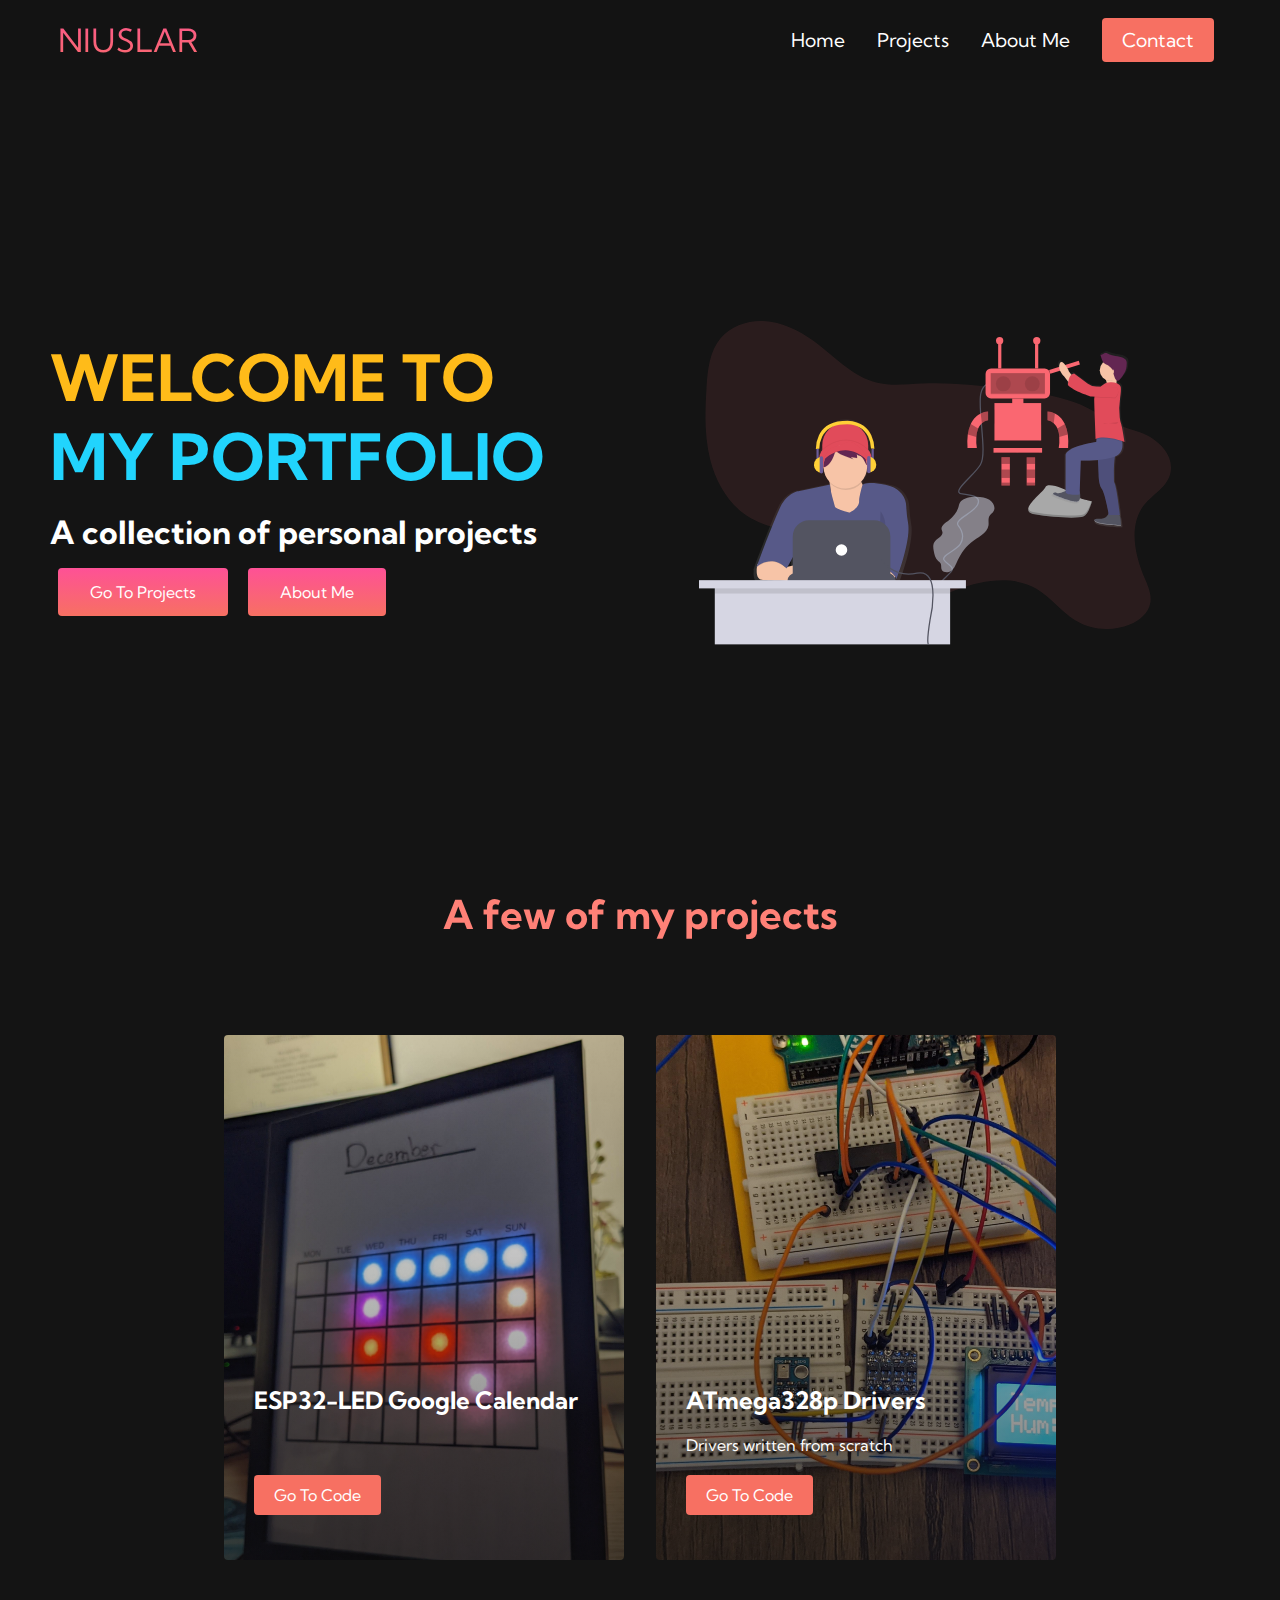
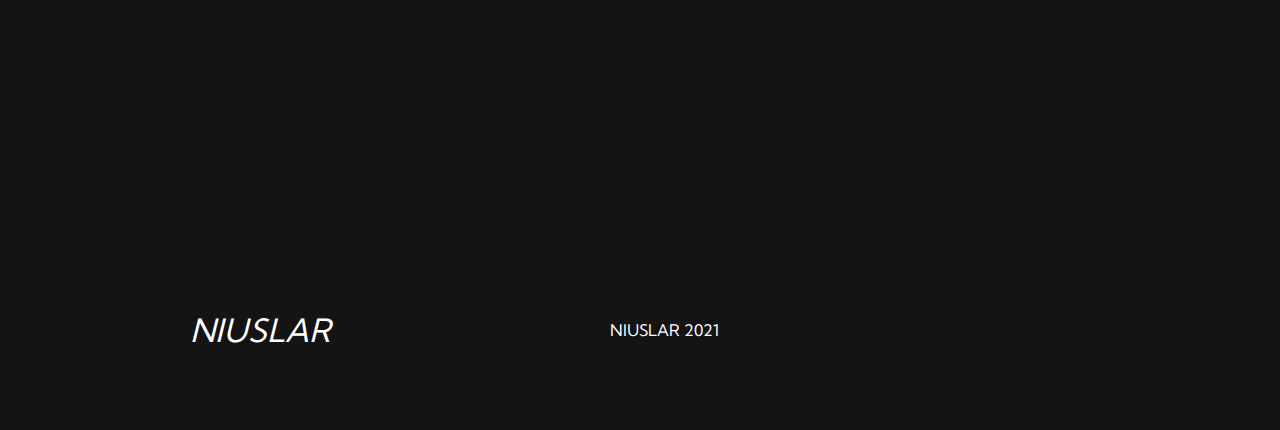
==== index.html @ ae4733f2 "Update projects" ====
<!DOCTYPE html>
<html lang="en">
<head>
    <meta charset="UTF-8">
    <meta http-equiv="X-UA-Compatible" content="IE=edge">
    <meta name="viewport" content="width=device-width, initial-scale=1.0">
    <title>Niuslar's Portfolio</title>
    <link rel = "icon" href = "images/icon.png" type = "image/x-icon">
    <link rel="stylesheet" href="styles.css">
    <link rel="stylesheet" href="https://use.fontawesome.com/releases/v5.15.4/css/all.css" 
    integrity="sha384-DyZ88mC6Up2uqS4h/KRgHuoeGwBcD4Ng9SiP4dIRy0EXTlnuz47vAwmeGwVChigm" 
    crossorigin="anonymous">
    <link rel="preconnect" href="https://fonts.googleapis.com">
    <link rel="preconnect" href="https://fonts.gstatic.com" crossorigin>
    <link href="https://fonts.googleapis.com/css2?family=Kumbh+Sans:wght@400;700&display=swap" rel="stylesheet">
</head>
<body>
    <!--Navbar section-->
    <nav class="navbar">
        <div class="navbar__container">
            <a href="index.html" id="navbar__logo"><i class="fas fa-laptop-code"></i>
                NIUSLAR</a>
            <div class="navbar__toggle" id="mobile-menu">
                <span class="bar"></span>
                <span class="bar"></span>
                <span class="bar"></span>
            </div>
            <ul class="navbar__menu">
                <li class="navbar__item">
                    <a href="index.html" class="navbar__links">Home</a>
                </li>
                <li class="navbar__item">
                    <a href="projects.html" class="navbar__links">Projects</a>
                </li>
                <li class="navbar__item">
                    <a href="about.html" class="navbar__links">About Me</a>
                </li>
                <li class="navbar__btn">
                    <a href="mailto:&#110;&#105;&#117;&#115;&#108;&#097;&#114;&#064;&#111;&#117;&#116;&#108;&#111;&#111;&#107;&#046;&#099;&#111;&#109;" class="button">Contact</a>
                </li>
            </ul>
        </div>
    </nav>

    <!-- Hero Section-->
    <div class="main">
        <div class="main__container">
            <div class="main__content">
                <h1>WELCOME TO</h1>
                <h2>MY PORTFOLIO</h2>
                <p>A collection of personal projects</p>
                <button class="main__btn"><a href="projects.html">Go To Projects
                </a></button>
                <button class="main__btn"><a href="about.html">About Me
                </a></button>
            </div>
            <div class="main__img--container">
                <img src="images/pic1.svg" alt="pic" id="main__img">
            </div>
        </div>
    </div>

    <!-- Services Section-->
    <div class="services">
        <h1> A few of my projects</h1>
        <div class="services__container">
            <div class="services__card">
                <h2>ESP32-LED Google Calendar</h2>
                <form method="get" action="https://github.com/Niuslar/mqtt_calendar" target="_blank">
                    <button>Go To Code</button>
                </form>
            </div>
            <div class="services__card">
                <h2>ATmega328p Drivers</h2>
                <p>Drivers written from scratch</p>
                <form method="get" action="https://github.com/Niuslar/ATmega328" target="_blank">
                    <button>Go To Code</button>
                </form>
            </div>

        </div>
    </div>

    <!-- Footer Section -->
    <div class="footer__container">
        <div class="footer__links">
            <div class="footer__link--wrapper">
                <!--
                <div class="footer__link--items">
                    <h2>More Info</h2>
                    <a href="/">My CV</a>
                    <a href="/">Contact Info</a>
                </div>
                -->
            </div>
        </div>
        <div class="social__media">
            <div class="social__media--wrap">
                <div class="footer__logo">
                    <a href="index.html" id="footer__logo"><i class="fas fa-laptop-code">
                        NIUSLAR
                    </i></a>
                </div>
                <p class="website__rights">NIUSLAR 2021</p>
                <div class="social__icons">
                    <a href="https://www.linkedin.com/in/nicolas-uslar-miano/" class="social__icon--link" target="_blank"> 
                        <i class="fab fa-linkedin"></i>
                    </a>
                    <a href="https://github.com/Niuslar" class="social__icon--link" target="_blank"> 
                        <i class="fab fa-github"></i>
                    </a>
                </div>
            </div>
        </div>
    </div>

    <script src="app.js"></script>
</body>
</html>
---- styles.css ----
*{
    box-sizing: border-box;
    margin: 0;
    padding: 0;
    font-family: 'Kumbh Sans', sans-serif;
}

.navbar{
    background: #131313;
    height: 80px; 
    display: flex;
    justify-content: center;
    align-items: center;
    font-size: 1.2rem;
    position: sticky;
    top: 0;
    z-index: 999;
}

.navbar__container{
    display: flex;
    justify-content: space-between;
    height: 80px;
    z-index: 1;
    width: 100%;
    max-width: 1300px;
    margin: 0 auto;
    padding: 0 50px;
}

#navbar__logo {
    background-color: #ff8177;
    background-image: linear-gradient(to top, #f77062 0%, #fe5196 100%);
    background-size: 100%;
    -webkit-background-clip: text;
    -moz-background-clip: text;
    -webkit-text-fill-color: transparent;
    -moz-text-fill-color: transparent; 
    display: flex;
    align-items: center; 
    cursor: pointer; 
    text-decoration: none; 
    font-size: 2rem;
}

.fa-laptop-code{
    margin-right: 0.5rem;
}

.navbar__menu{
    display: flex;
    align-items: center;
    list-style: none;
    text-align: center;
}

.navbar__item{
    height: 80px;
}

.navbar__links{
    color: #ffff;
    display: flex;
    align-items: center;
    justify-content: center;
    text-decoration: none;
    padding: 0 1rem;
    height: 100%; 
    white-space: nowrap;
}

.navbar__btn{
    display: flex; 
    justify-content: center;
    align-items: center; 
    padding: 0 1rem; 
    width: 100%
}

.button{
    display: flex;
    justify-content: center; 
    align-items: center; 
    text-decoration: none;
    padding: 10px 20px;
    height: 100%;
    width: 100%;
    border: none; 
    outline: none;
    border-radius: 4px;
    background: #f77062;
    color: #ffff;
}


.button:hover{
    background: #4837ff;
    transition: all 0.3s ease;
}

.navbar__links:hover{
    background: #f77062;
    transition: all 0.3s ease;
}

@media screen and (max-width: 960px){
    .navbar__container{
        display: flex; 
        justify-content: space-between;
        height: 80px;
        z-index: 1; 
        width: 100%; 
        max-width: 1300px;
        padding: 0; 
    }

    .navbar__menu{
        display: grid; 
        grid-template-columns: auto;
        margin: 0; 
        width: 100%; 
        position: absolute; 
        top: -1000px;
        opacity: 0; 
        transition: all 0.5s ease; 
        height: 50vh; 
        z-index: -1; 
        background: #131313;
    }

    .navbar__menu.active{
        background: #131313; 
        top: 100%; 
        opacity: 1;
        transition:  all 0.5s ease;
        z-index: 99;
        height: 50vh; 
        font-size: 1.6rem;
    }

    #navbar__logo{
        padding-left: 25px; 
    }

    .navbar__toggle .bar{
        width: 25px; 
        height: 3px; 
        margin: 5px auto; 
        transition: all 0.3s ease-in-out;
        background: #fff;
    }

    .navbar__item{
        width: 100%; 
    }

    .navbar__links{
        text-align: center; 
        padding: 2rem; 
        width: 100%; 
        display: table; 
    }

    #mobile-menu{
        position: absolute;
        top: 20%; 
        right: 5%; 
        transform: translate(5%, 20%);
    }

    .navbar__btn{
        padding-bottom: 2rem;
    }

    .button{
        display: flex; 
        justify-content: center;
        align-items: center; 
        width: 80%; 
        height: 80px; 
        margin: 0;
    }

    .navbar__toggle .bar{
        display: block; 
        cursor: pointer; 
    }

    #mobile-menu.is-active .bar:nth-child(2){
        opacity: 0;
    }

    #mobile-menu.is-active .bar:nth-child(1){
        transform: translateY(8px) rotate(45deg);
    }

    #mobile-menu.is-active .bar:nth-child(3){
        transform: translateY(-8px) rotate(-45deg);
    }
}


/* Hero Section CSS */

.main{
    background-color: #141414;
}

.main__container{
    display: grid; 
    grid-template-columns: 1fr 1fr;
    align-items: center;
    justify-self: center;
    margin: 0 auto;
    height: 90vh;
    background-color: #141414;
    z-index: 1;
    width: 100%;
    max-width: 1300px;
    padding: 0 50px;
}

.main__content h1{
    font-size: 4rem;
    background-color: #ffbb19;
    /*background-image: linear-gradient(to top, #ff0844 0%, #ffbb19 100%);*/
    background-size: 100%;
    -webkit-background-clip: text;
    -moz-background-clip: text;
    -webkit-text-fill-color: transparent;
    -moz-text-fill-color: transparent;
}

.main__content h2{
    font-size: 4rem;
    background-color: #21d4fd ;
    /*background-image: linear-gradient(to top, #b721ff 0%, #21d4fd 100%);*/
    background-size: 100%;
    -webkit-background-clip: text;
    -moz-background-clip: text;
    -webkit-text-fill-color: transparent;
    -moz-text-fill-color: transparent;
}

.main__content p{
    margin-top: 1rem; 
    font-size: 2rem;
    font-weight: 700;
    color: #fff;
}

.main__btn{
    
    font-size: 1rem;
    background-image: linear-gradient(to top, #f77062 0%, #fe5196 100%);
    border: none; 
    border-radius: 4px;
    color: #fff;
    margin: 1rem 0.5rem; 
    cursor: pointer;
    position: relative;
    transition: all 0.35s;
    outline: none;
}

.main__btn a{
    display: block;
    position: relative;
    padding: 14px 32px;
    z-index: 2;
    color: #fff; 
    text-decoration: none;
}

.main__btn:after{
    position: absolute;
    content: '';
    top: 0;
    left: 0;
    width: 0; 
    height: 100%;
    background: #4837ff;
    transition: all 0.35s;
    border-radius: 4px;
}

.main__btn:hover{
    color: #fff;
}

.main__btn:hover:after{
    width:100%;
}

.main__img--container{
    text-align: center;
}

#main__img{
    height: 80%; 
    width: 80%;
}

/* Mobile Responsive */
@media screen and (max-width: 768px){
    .main__container{
        display: grid; 
        grid-template-columns: auto;
        align-items: center;
        justify-self: center;
        width: 100%;
        margin: 0 auto; 
        height: 90vh; 
    }

    .main__content{
        text-align: center;
        margin-bottom: 4rem;
    }

    .main__content h1{
        font-size: 2.5rem;
        margin-top: 1rem;
    }

    .main__content h2{
        font-size: 3rem;
    }

    .main__content p{
        margin-top: 1rem;
        font-size: 1.5rem;
    }
}

@media screen and (max-width: 480px){
    .main__content h1{
        font-size: 2rem;
        margin-top: 1rem;
    }

    .main__content h2{
        font-size: 2rem;
    }

    .main__content p{
        margin-top: 2rem;
        font-size: 1.5rem;
    }

    .main__btn{
        height: 60px;
        padding: 0px 36px;
        margin: 0.5rem 0.5;
    }
}

/* Services Section CSS */
.services{
    background: #141414;
    display: flex; 
    flex-direction: column;
    align-items: center;
    height: 100vh;
}

.services h1{
    background-color: #ff8177;
    background-image: linear-gradient(to rightl #ff8177 0%, #ff867a 0%, #ff8c7f 21%, #f99185 52%, #cf556c 78%, #b12a5b 100%);
    background-size: 100%; 
    margin-bottom: 5rem;
    font-size: 2.5rem;
    -webkit-background-clip: text;
    -moz-background-clip: text;
    -webkit-text-fill-color: transparent;
    -moz-text-fill-color: transparent;
}

.services__container{
    display: flex;
    justify-content: center;
    flex-wrap: wrap;
}

.services__card{
    margin: 1rem;
    height: 525px;
    width: 400px;
    border-radius: 4px;
    background-image: linear-gradient(to bottom, rgba(0,0,0,0) 0%, rgba(17,17,17, 0.6) 100%), url(images/calendar.jpg);
    background-size: cover;
    position: relative;
    color: #fff;
}

.services__card:nth-child(2){
    margin: 1rem;
    height: 525px;
    width: 400px;
    border-radius: 4px;
    background-image: linear-gradient(to bottom, rgba(0,0,0,0) 0%, rgba(17,17,17, 0.6) 100%), url(images/pic3.jpg);
    background-size: cover;
    position: relative;
    color: #fff;
}

.services h2{
    position: absolute;
    top: 350px;
    left: 30px;
}

.services__card p{
    position: absolute;
    top: 400px;
    left: 30px;
}

.services__card button{
    color: #fff;
    padding: 10px 20px;
    border: none;
    outline: none;
    border-radius: 4px;
    background: #f77062;
    position: absolute;
    top: 440px;
    left: 30px;
    font-size: 1rem;
    cursor: pointer;
}


.services__card:hover{
    transform: scale(1.075);
    transition: 0.2s ease-in;

}

@media screen and (max-width: 960px){
    .services{
        height: 1600px;
    }
    
    .services h1{
        font-size: 2rem;
        margin-top: 12rem;
    }
}

@media screen and (max-width: 480px){
    .services{
        height: 1400px;
    }

    .services h1{
        font-size: 1.2rem;
    }

    .services__card{
        width: 300px;
    }
    .services__card:nth-child(2){
        width: 300px;
    }
}

/* Footer CSS */
.footer__container{
    background-color: #141414;
    padding: 5rem 0;
    display: flex;
    flex-direction: column;
    justify-content: center;
    align-items: center;
}

#footer__logo{
    color: #fff;
    display: flex;
    align-items: center;
    cursor: pointer;
    text-decoration: none;
    font-size: 2rem;
}

.footer__links{
    width: 100%;
    max-width: 1000px;
    display: flex;
    justify-content: center;
}

.footer__link--wrapper{
    display: flex;
}

.footer__link--items{
    display: flex;
    flex-direction: column;
    align-items: flex-start;
    margin: 16px;
    text-align: left;
    width: 160px;
    box-sizing: border-box;
}

.footer__link--items h2{
    margin-bottom: 16px;
}

.footer__link--items > h2{
    color: #fff;
}

.footer__link--items a{
    color: #fff;
    text-decoration: none;
    margin-bottom: 0.5rem;
}

.footer__link--items a:hover{
    color: #e9e9e9;
    transition: 0.3s ease-out;
}

/* Social Icons */
.social__icon--link{
    color: #fff;
    font-size: 30px;
}

.social__media{
    max-width: 1000px;
    width: 100%;
}

.social__media--wrap{
    display: flex;
    justify-content: space-between;
    align-items: center;
    width: 90%;
    max-width: 1000px;
    margin: 40px auto 0 auto;
}

.social__icons{
    display: flex;
    justify-content: space-between;
    align-items: center;
    width: 100px;
}

.social__logo{
    color: #fff;
    justify-self: flex-start;
    margin-left: 20px;
    cursor: pointer;
    text-decoration: none;
    font-size: 2rem;
    display: flex;
    align-items: center;
    margin-bottom: 16px;
}

.website__rights{
    color: #fff;
}

@media screen and (max-width: 820px){
    .footer__links{
        padding-top: 2rem;
    }

    .footer__logo{
        margin-bottom: 2rem;
    }
    
    .website__rights{
        margin-bottom: 2rem;
    }

    .footer__link--wrapper{
        flex-direction: column;
    }

    .social__media--wrap{
        flex-direction: column;
    }
}

@media screen and (max-width: 480px){
    .footer__link--items{
        margin: 0;
        padding: 10px;
        width: 100%;
    }
}
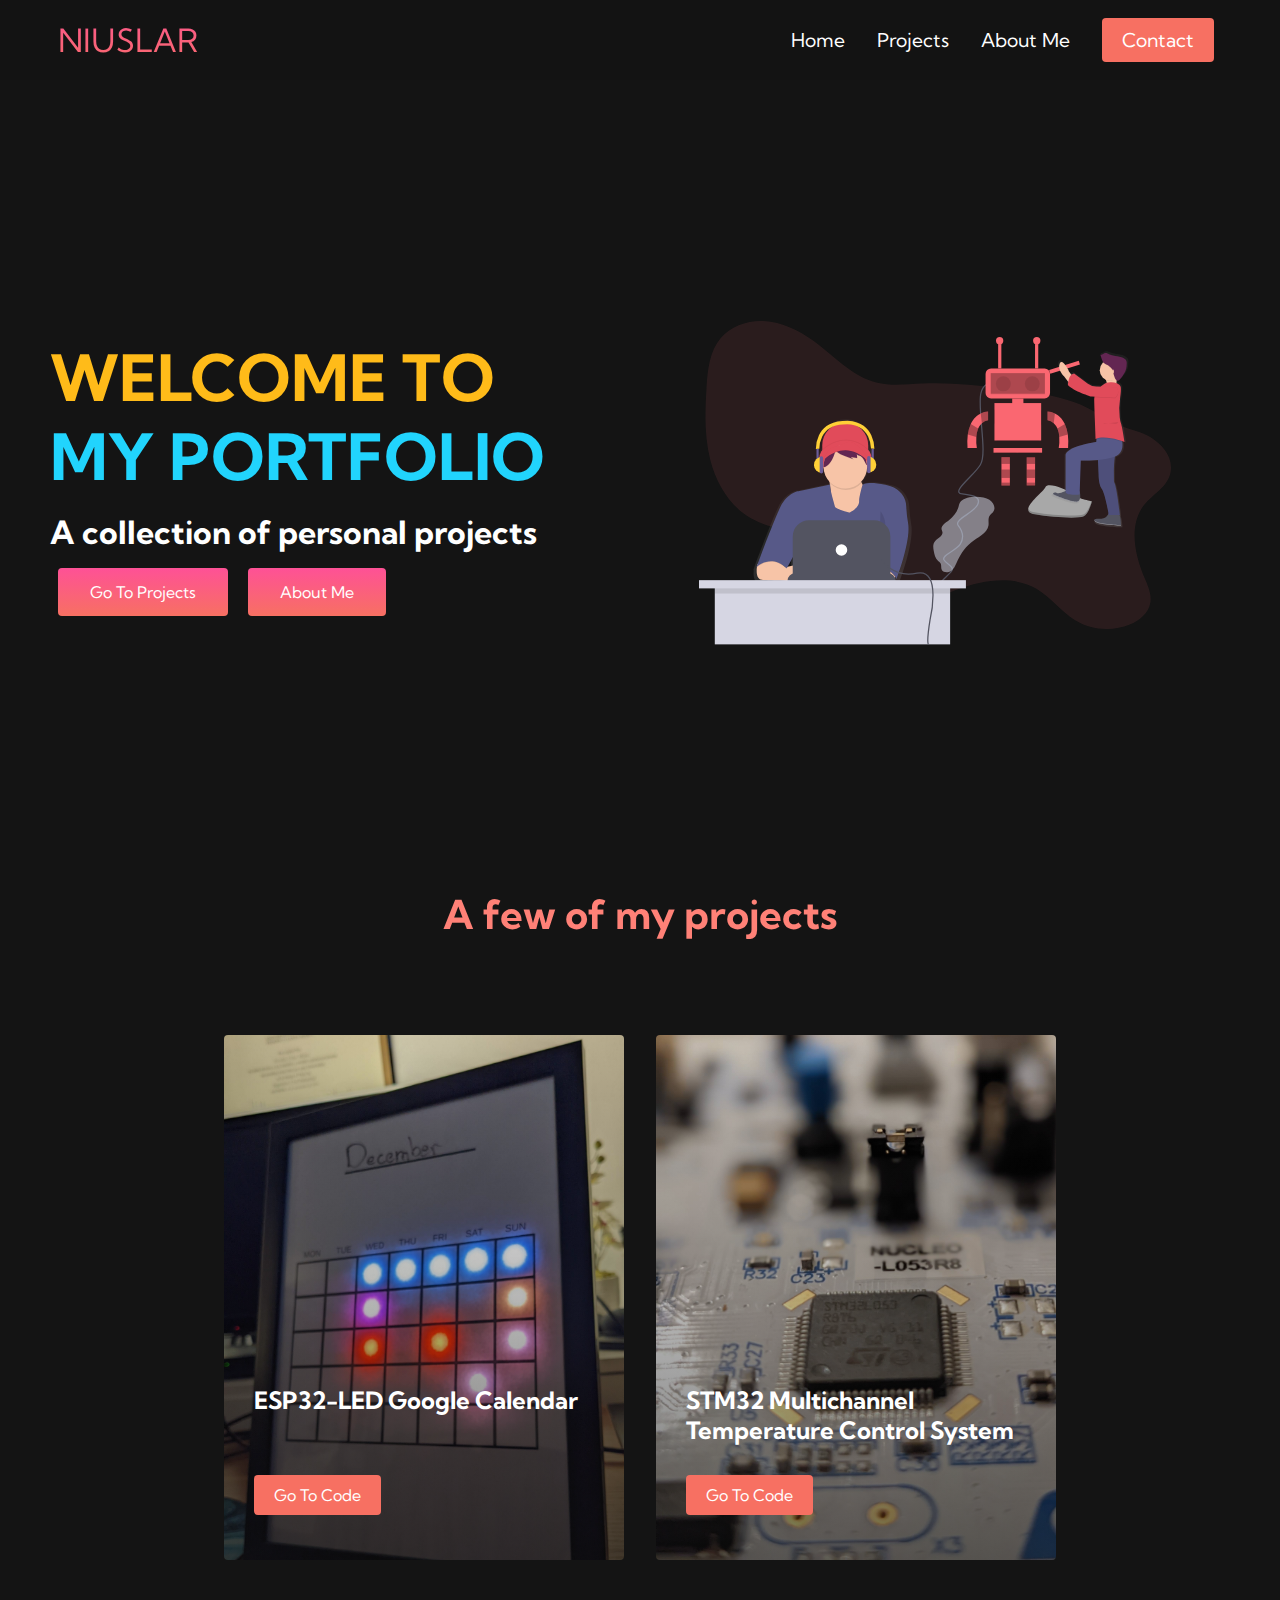
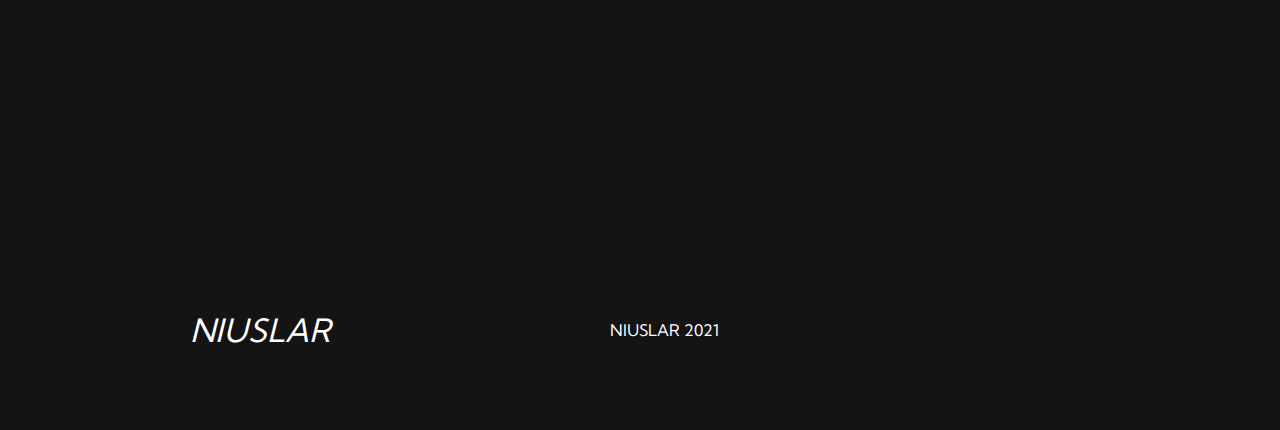
==== commit 2355a3a9: "Update Index 05/02/2022" ====
--- a/index.html
+++ b/index.html
@@ -71,9 +71,8 @@
                 </form>
             </div>
             <div class="services__card">
-                <h2>ATmega328p Drivers</h2>
-                <p>Drivers written from scratch</p>
-                <form method="get" action="https://github.com/Niuslar/ATmega328" target="_blank">
+                <h2>STM32 Multichannel Temperature Control System</h2>
+                <form method="get" action="https://github.com/Niuslar/multichannel_temp" target="_blank">
                     <button>Go To Code</button>
                 </form>
             </div>
@@ -103,9 +102,9 @@
                 </div>
                 <p class="website__rights">NIUSLAR 2021</p>
                 <div class="social__icons">
-                    <a href="https://www.linkedin.com/in/nicolas-uslar-miano/" class="social__icon--link" target="_blank"> 
+                    <!--a href="" class="social__icon--link" target="_blank"> 
                         <i class="fab fa-linkedin"></i>
-                    </a>
+                    </a-->
                     <a href="https://github.com/Niuslar" class="social__icon--link" target="_blank"> 
                         <i class="fab fa-github"></i>
                     </a>
--- a/styles.css
+++ b/styles.css
@@ -398,7 +398,7 @@
     height: 525px;
     width: 400px;
     border-radius: 4px;
-    background-image: linear-gradient(to bottom, rgba(0,0,0,0) 0%, rgba(17,17,17, 0.6) 100%), url(images/pic3.jpg);
+    background-image: linear-gradient(to bottom, rgba(0,0,0,0) 0%, rgba(17,17,17, 0.6) 100%), url(images/Nucleo.jpg);
     background-size: cover;
     position: relative;
     color: #fff;
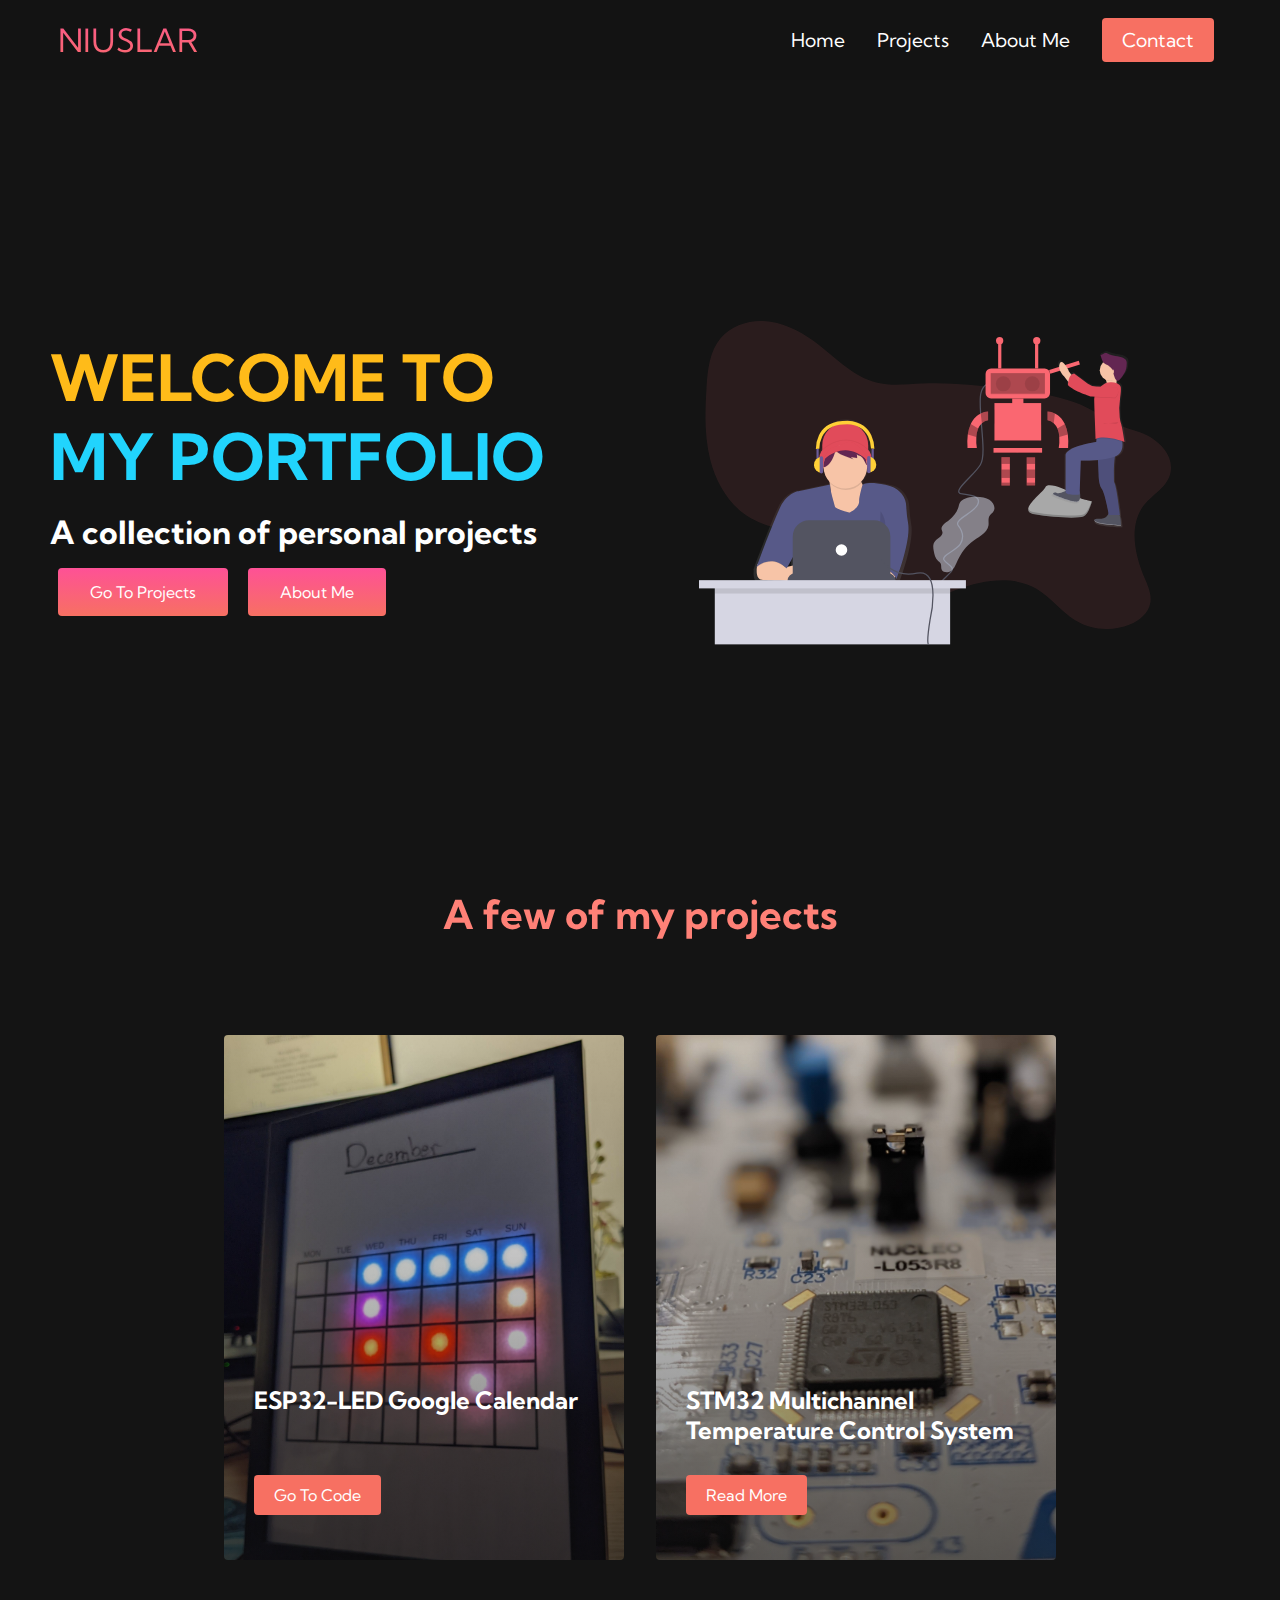
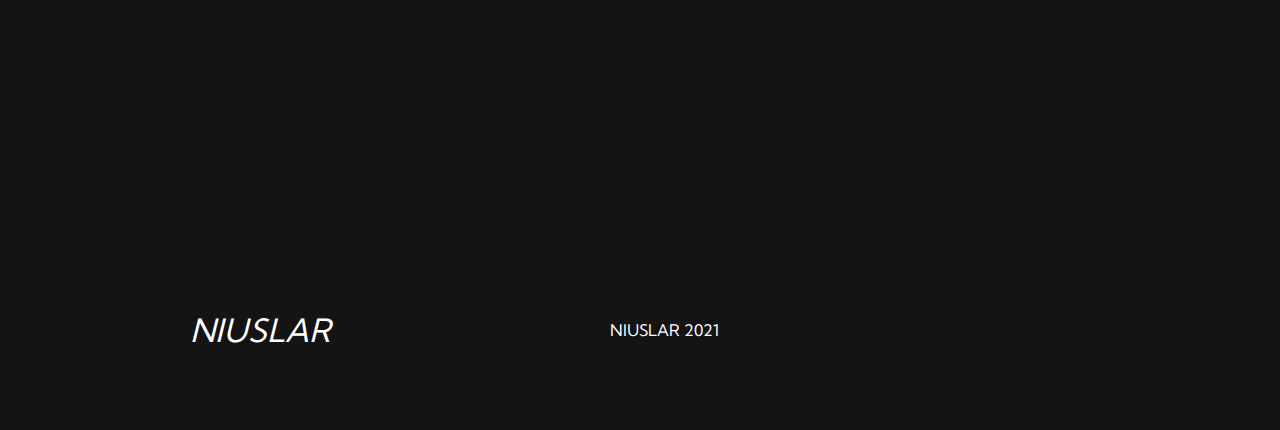
==== commit 3af0e1bd: "feature: add project description" ====
--- a/index.html
+++ b/index.html
@@ -72,8 +72,8 @@
             </div>
             <div class="services__card">
                 <h2>STM32 Multichannel Temperature Control System</h2>
-                <form method="get" action="https://github.com/Niuslar/multichannel_temp" target="_blank">
-                    <button>Go To Code</button>
+                <form method="get" action="Multichannel-Temp-Control.html" target="_blank">
+                    <button>Read More</button>
                 </form>
             </div>
 
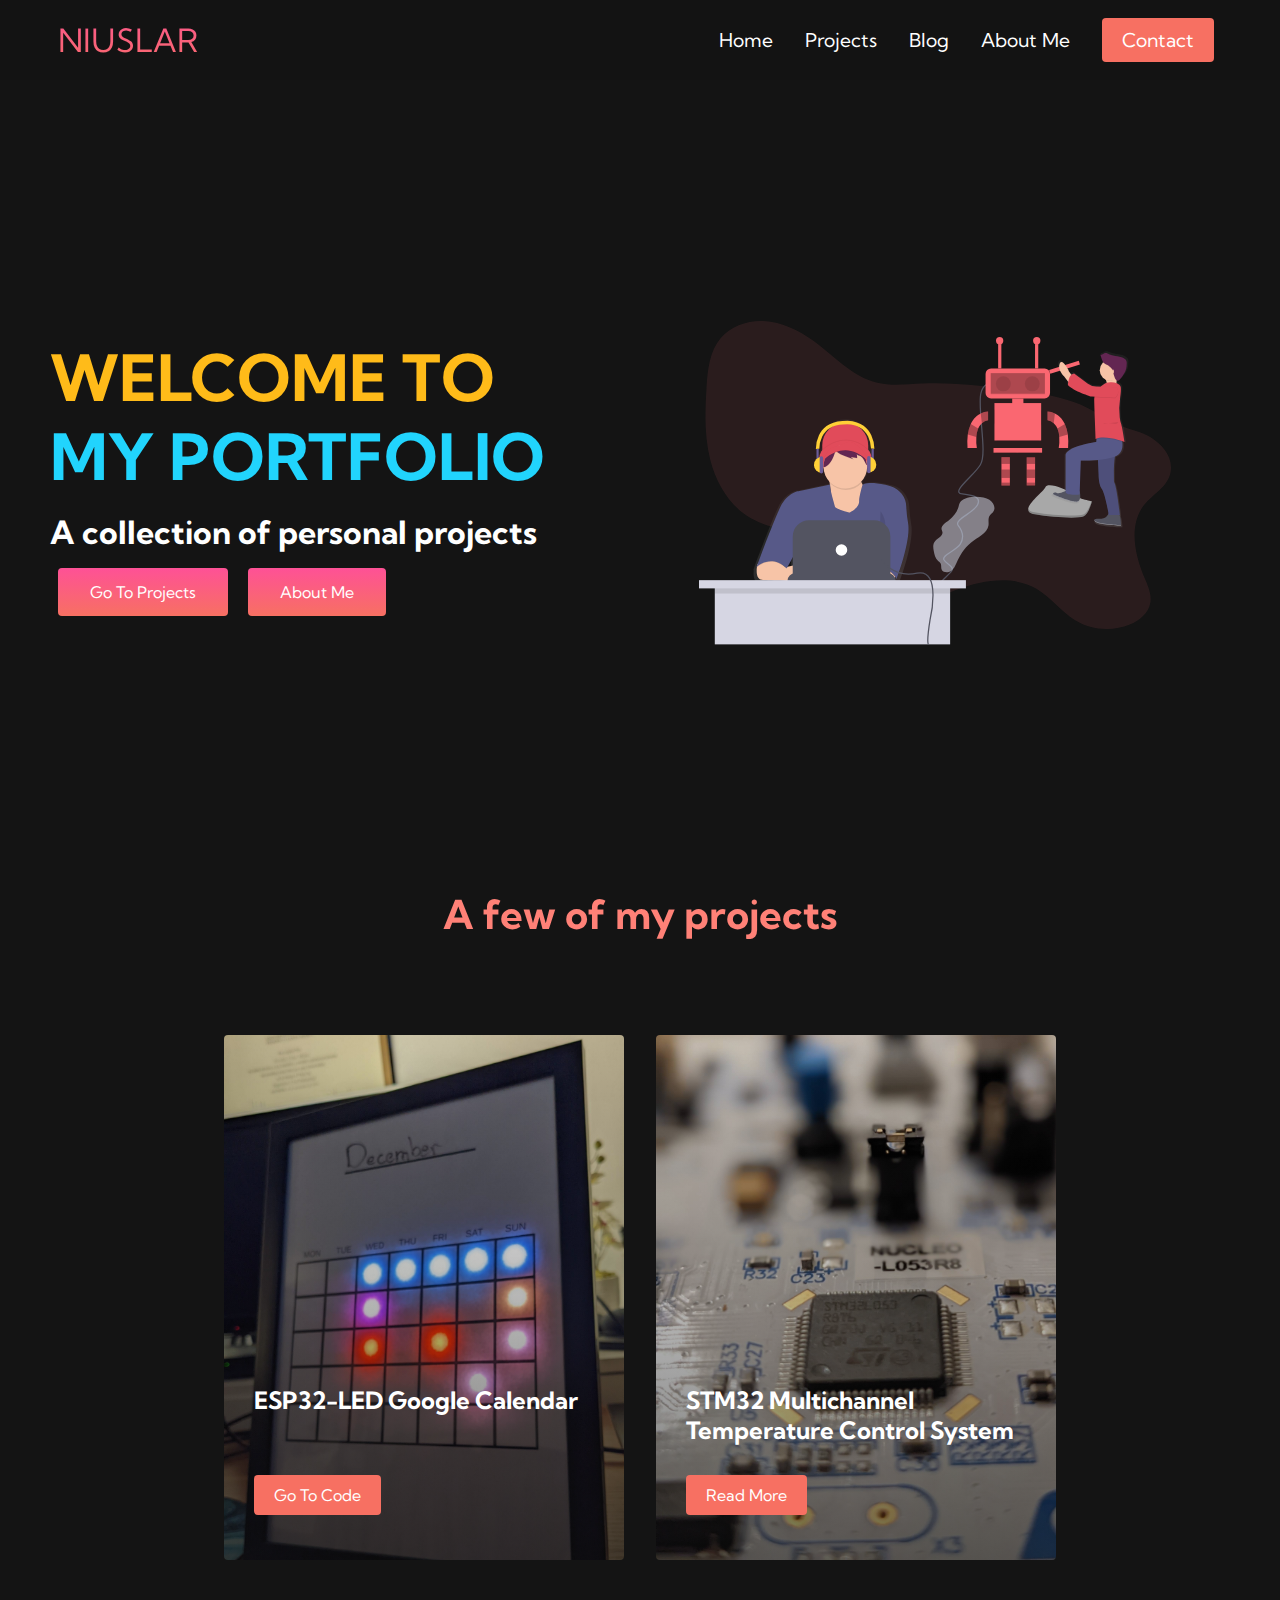
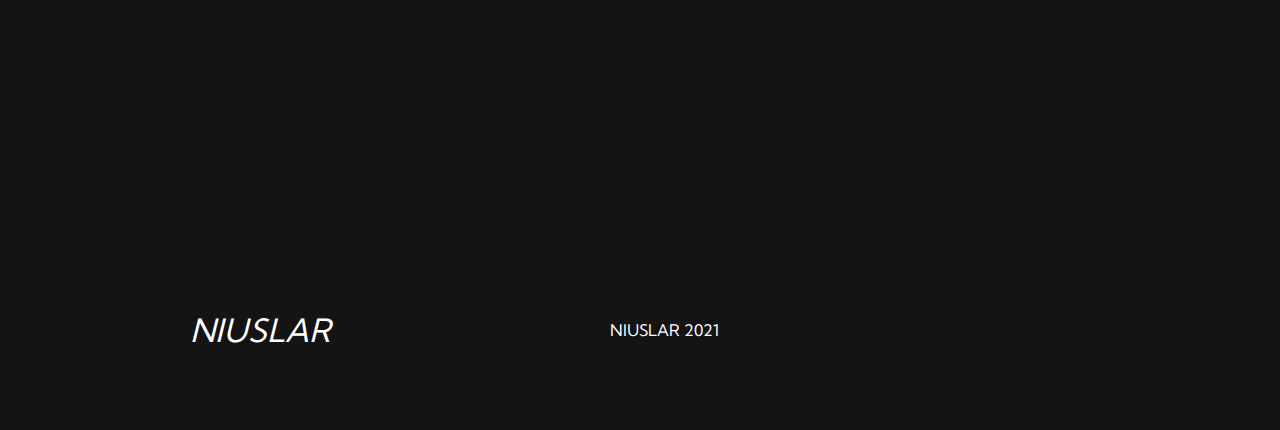
==== commit 7e5731ca: "feature: add multiple projects and right column" ====
--- a/index.html
+++ b/index.html
@@ -31,6 +31,9 @@
                 </li>
                 <li class="navbar__item">
                     <a href="projects.html" class="navbar__links">Projects</a>
+                </li>
+                <li class="navbar__item">
+                    <a href="blog.html" class="navbar__links">Blog</a>
                 </li>
                 <li class="navbar__item">
                     <a href="about.html" class="navbar__links">About Me</a>
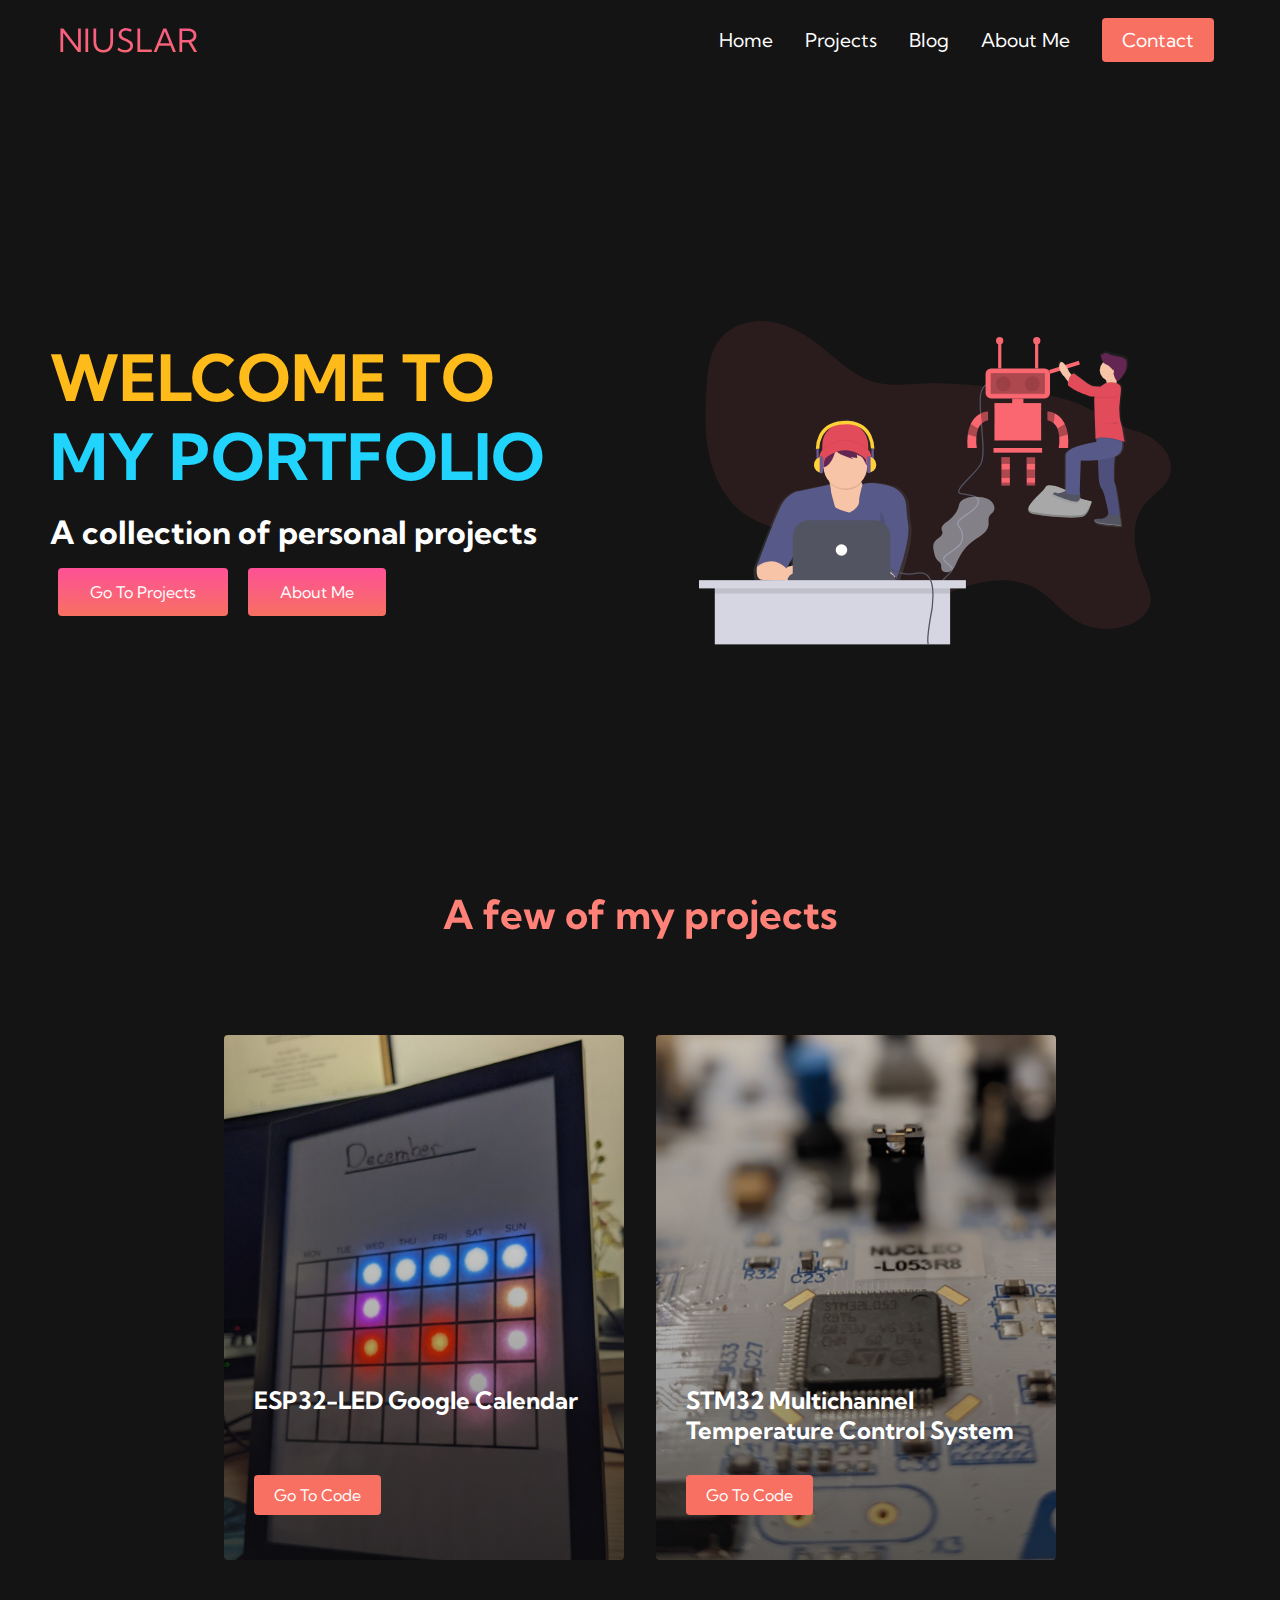
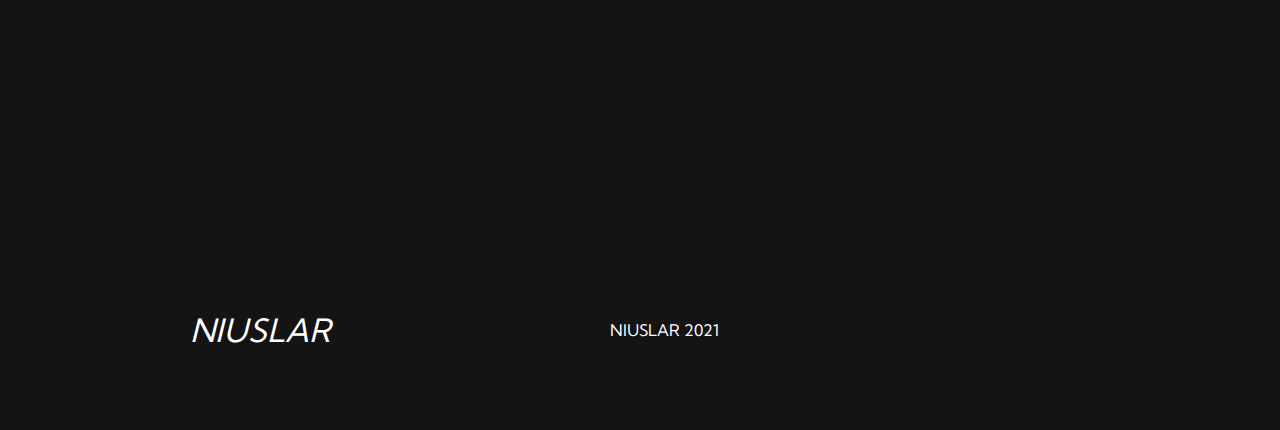
==== commit 12b93dee: "remove extra project and restore Go To Code button" ====
--- a/index.html
+++ b/index.html
@@ -75,8 +75,8 @@
             </div>
             <div class="services__card">
                 <h2>STM32 Multichannel Temperature Control System</h2>
-                <form method="get" action="Multichannel-Temp-Control.html" target="_blank">
-                    <button>Read More</button>
+                <form method="get" action="https://github.com/Niuslar/Multichannel-Temperature-Control" target="_blank">
+                    <button>Go To Code</button>
                 </form>
             </div>
 
--- a/styles.css
+++ b/styles.css
@@ -6,7 +6,7 @@
 }
 
 .navbar{
-    background: #131313;
+    background: #141414;
     height: 80px; 
     display: flex;
     justify-content: center;
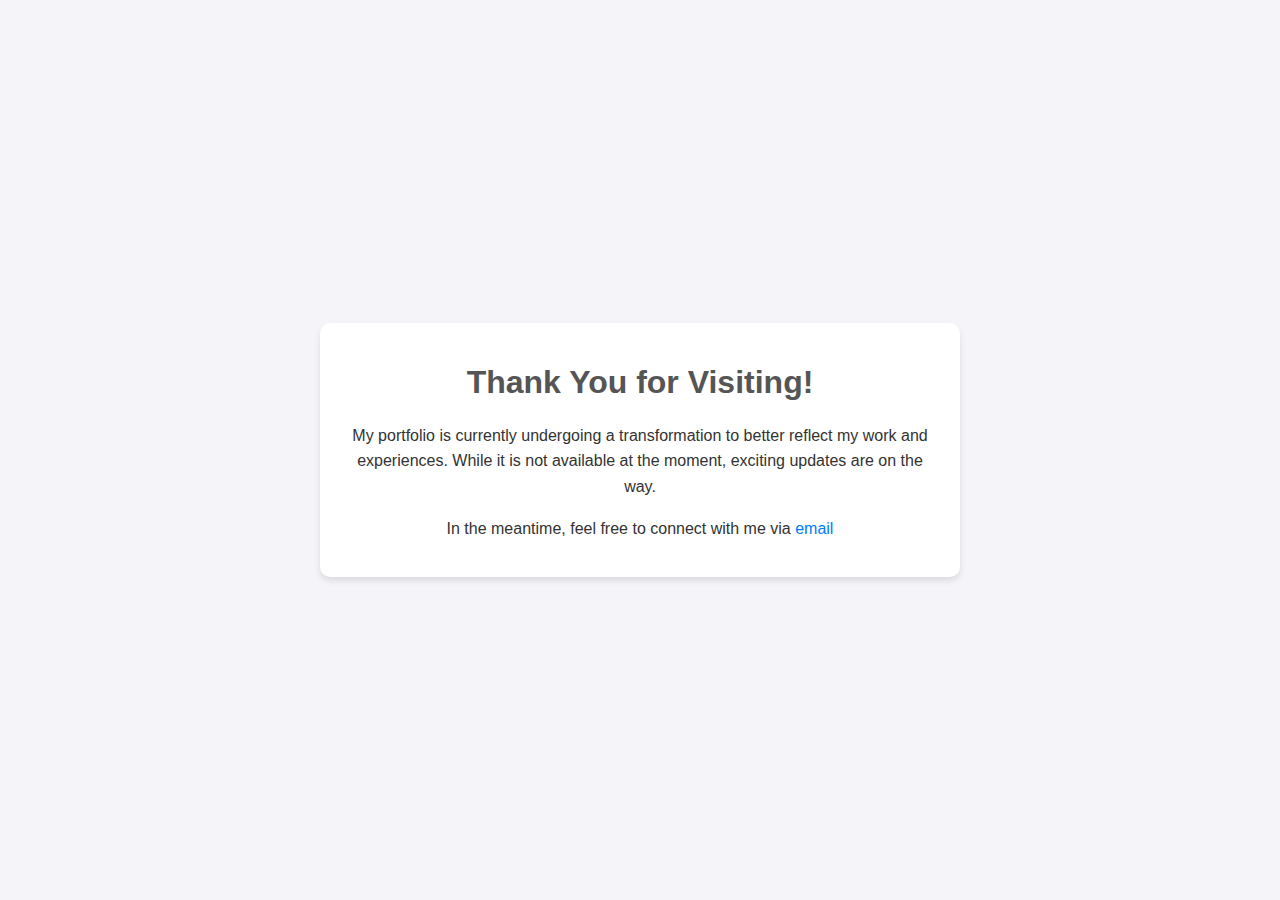
==== commit e5843872: "Update index.html" ====
--- a/index.html
+++ b/index.html
@@ -2,120 +2,54 @@
 <html lang="en">
 <head>
     <meta charset="UTF-8">
-    <meta http-equiv="X-UA-Compatible" content="IE=edge">
     <meta name="viewport" content="width=device-width, initial-scale=1.0">
-    <title>Niuslar's Portfolio</title>
-    <link rel = "icon" href = "images/icon.png" type = "image/x-icon">
-    <link rel="stylesheet" href="styles.css">
-    <link rel="stylesheet" href="https://use.fontawesome.com/releases/v5.15.4/css/all.css" 
-    integrity="sha384-DyZ88mC6Up2uqS4h/KRgHuoeGwBcD4Ng9SiP4dIRy0EXTlnuz47vAwmeGwVChigm" 
-    crossorigin="anonymous">
-    <link rel="preconnect" href="https://fonts.googleapis.com">
-    <link rel="preconnect" href="https://fonts.gstatic.com" crossorigin>
-    <link href="https://fonts.googleapis.com/css2?family=Kumbh+Sans:wght@400;700&display=swap" rel="stylesheet">
+    <title>Portfolio Update</title>
+    <style>
+        body {
+            font-family: Arial, sans-serif;
+            color: #333;
+            background-color: #f4f4f9;
+            margin: 0;
+            padding: 0;
+            display: flex;
+            justify-content: center;
+            align-items: center;
+            height: 100vh;
+            text-align: center;
+        }
+        .container {
+            max-width: 600px;
+            background: #ffffff;
+            padding: 20px;
+            border-radius: 10px;
+            box-shadow: 0 4px 6px rgba(0, 0, 0, 0.1);
+        }
+        h1 {
+            color: #555;
+        }
+        p {
+            line-height: 1.6;
+        }
+        a {
+            color: #007BFF;
+            text-decoration: none;
+        }
+        a:hover {
+            text-decoration: underline;
+        }
+    </style>
 </head>
 <body>
-    <!--Navbar section-->
-    <nav class="navbar">
-        <div class="navbar__container">
-            <a href="index.html" id="navbar__logo"><i class="fas fa-laptop-code"></i>
-                NIUSLAR</a>
-            <div class="navbar__toggle" id="mobile-menu">
-                <span class="bar"></span>
-                <span class="bar"></span>
-                <span class="bar"></span>
-            </div>
-            <ul class="navbar__menu">
-                <li class="navbar__item">
-                    <a href="index.html" class="navbar__links">Home</a>
-                </li>
-                <li class="navbar__item">
-                    <a href="projects.html" class="navbar__links">Projects</a>
-                </li>
-                <li class="navbar__item">
-                    <a href="blog.html" class="navbar__links">Blog</a>
-                </li>
-                <li class="navbar__item">
-                    <a href="about.html" class="navbar__links">About Me</a>
-                </li>
-                <li class="navbar__btn">
-                    <a href="mailto:&#110;&#105;&#117;&#115;&#108;&#097;&#114;&#064;&#111;&#117;&#116;&#108;&#111;&#111;&#107;&#046;&#099;&#111;&#109;" class="button">Contact</a>
-                </li>
-            </ul>
-        </div>
-    </nav>
-
-    <!-- Hero Section-->
-    <div class="main">
-        <div class="main__container">
-            <div class="main__content">
-                <h1>WELCOME TO</h1>
-                <h2>MY PORTFOLIO</h2>
-                <p>A collection of personal projects</p>
-                <button class="main__btn"><a href="projects.html">Go To Projects
-                </a></button>
-                <button class="main__btn"><a href="about.html">About Me
-                </a></button>
-            </div>
-            <div class="main__img--container">
-                <img src="images/pic1.svg" alt="pic" id="main__img">
-            </div>
-        </div>
+    <div class="container">
+        <h1>Thank You for Visiting!</h1>
+        <p>
+            My portfolio is currently undergoing a transformation to better reflect my work and experiences. 
+            While it is not available at the moment, exciting updates are on the way.
+        </p>
+        <p>
+            In the meantime, feel free to connect with me via 
+            <a href="mailto:niuslar@outlook.com">email</a>
+        </p>
     </div>
-
-    <!-- Services Section-->
-    <div class="services">
-        <h1> A few of my projects</h1>
-        <div class="services__container">
-            <div class="services__card">
-                <h2>ESP32-LED Google Calendar</h2>
-                <form method="get" action="https://github.com/Niuslar/mqtt_calendar" target="_blank">
-                    <button>Go To Code</button>
-                </form>
-            </div>
-            <div class="services__card">
-                <h2>STM32 Multichannel Temperature Control System</h2>
-                <form method="get" action="https://github.com/Niuslar/Multichannel-Temperature-Control" target="_blank">
-                    <button>Go To Code</button>
-                </form>
-            </div>
-
-        </div>
-    </div>
-
-    <!-- Footer Section -->
-    <div class="footer__container">
-        <div class="footer__links">
-            <div class="footer__link--wrapper">
-                <!--
-                <div class="footer__link--items">
-                    <h2>More Info</h2>
-                    <a href="/">My CV</a>
-                    <a href="/">Contact Info</a>
-                </div>
-                -->
-            </div>
-        </div>
-        <div class="social__media">
-            <div class="social__media--wrap">
-                <div class="footer__logo">
-                    <a href="index.html" id="footer__logo"><i class="fas fa-laptop-code">
-                        NIUSLAR
-                    </i></a>
-                </div>
-                <p class="website__rights">NIUSLAR 2021</p>
-                <div class="social__icons">
-                    <!--a href="" class="social__icon--link" target="_blank"> 
-                        <i class="fab fa-linkedin"></i>
-                    </a-->
-                    <a href="https://github.com/Niuslar" class="social__icon--link" target="_blank"> 
-                        <i class="fab fa-github"></i>
-                    </a>
-                </div>
-            </div>
-        </div>
-    </div>
-
-    <script src="app.js"></script>
 </body>
-</html>+</html>
